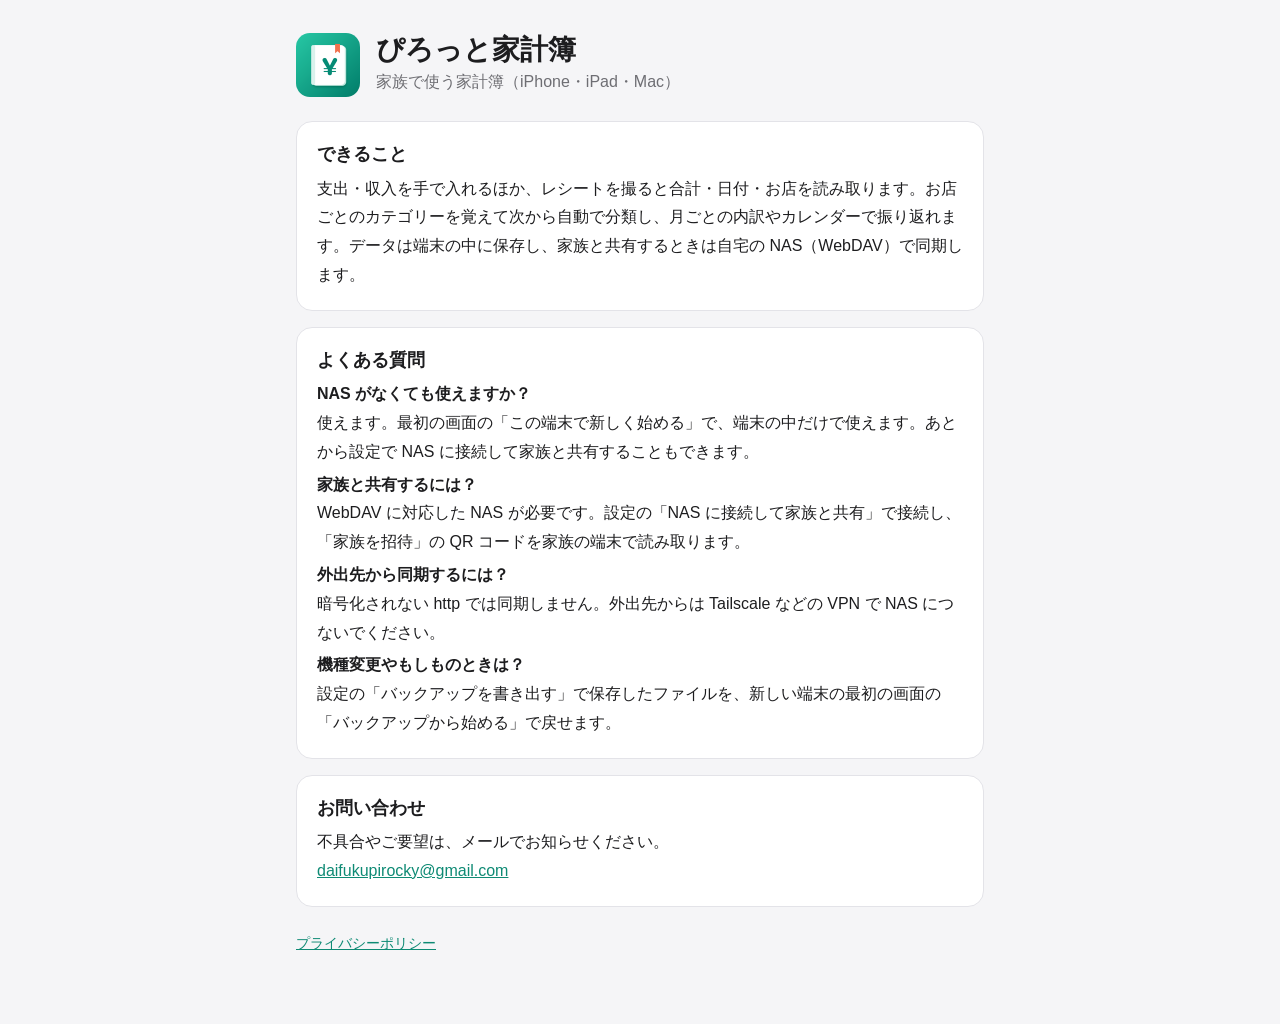
==== index.html @ 50da621c "サポートとプライバシーポリシーのページ Co-Authored-By: Claude Opus 5.5 <noreply@anthropic.com>" ====
<!doctype html>
<html lang="ja">
<head>
<meta charset="utf-8">
<meta name="viewport" content="width=device-width, initial-scale=1">
<title>サポート｜ぴろっと家計簿</title>
<link rel="stylesheet" href="style.css">
</head>
<body>
<main>
  <header>
    <img src="icon.png" alt="">
    <div>
      <h1>ぴろっと家計簿</h1>
      <p>家族で使う家計簿（iPhone・iPad・Mac）</p>
    </div>
  </header>

  <section>
    <h2>できること</h2>
    <p>支出・収入を手で入れるほか、レシートを撮ると合計・日付・お店を読み取ります。お店ごとのカテゴリーを覚えて次から自動で分類し、月ごとの内訳やカレンダーで振り返れます。データは端末の中に保存し、家族と共有するときは自宅の NAS（WebDAV）で同期します。</p>
  </section>

  <section>
    <h2>よくある質問</h2>
    <p><strong>NAS がなくても使えますか？</strong><br>使えます。最初の画面の「この端末で新しく始める」で、端末の中だけで使えます。あとから設定で NAS に接続して家族と共有することもできます。</p>
    <p><strong>家族と共有するには？</strong><br>WebDAV に対応した NAS が必要です。設定の「NAS に接続して家族と共有」で接続し、「家族を招待」の QR コードを家族の端末で読み取ります。</p>
    <p><strong>外出先から同期するには？</strong><br>暗号化されない http では同期しません。外出先からは Tailscale などの VPN で NAS につないでください。</p>
    <p><strong>機種変更やもしものときは？</strong><br>設定の「バックアップを書き出す」で保存したファイルを、新しい端末の最初の画面の「バックアップから始める」で戻せます。</p>
  </section>

  <section>
    <h2>お問い合わせ</h2>
    <p>不具合やご要望は、メールでお知らせください。<br><a href="mailto:daifukupirocky@gmail.com">daifukupirocky@gmail.com</a></p>
  </section>

  <footer>
    <p><a href="privacy.html">プライバシーポリシー</a></p>
  </footer>
</main>
</body>
</html>
---- style.css ----
/* Shared style for the public pages (公開ページの共通の見た目) */
:root { --brand: #0E8A74; --ink: #1d1d1f; --sub: #6e6e73; --bg: #f5f5f7; --card: #fff; --line: #e3e3e8; }
@media (prefers-color-scheme: dark) {
  :root { --brand: #2EC4A5; --ink: #f5f5f7; --sub: #a1a1a6; --bg: #000; --card: #1c1c1e; --line: #38383a; }
}
* { box-sizing: border-box; }
body { margin: 0; background: var(--bg); color: var(--ink);
  font: 16px/1.8 -apple-system, BlinkMacSystemFont, "Hiragino Sans", "Hiragino Kaku Gothic ProN", sans-serif; }
main { max-width: 720px; margin: 0 auto; padding: 32px 16px 64px; }
header { display: flex; align-items: center; gap: 16px; margin-bottom: 24px; }
header img { width: 64px; height: 64px; border-radius: 14px; }
h1 { font-size: 28px; line-height: 1.3; margin: 0; }
header p { margin: 0; color: var(--sub); }
section { background: var(--card); border: 1px solid var(--line); border-radius: 16px; padding: 16px 20px; margin: 16px 0; }
h2 { font-size: 18px; margin: 0 0 4px; }
p { margin: 4px 0; }
a { color: var(--brand); }
footer { color: var(--sub); font-size: 14px; margin-top: 24px; }
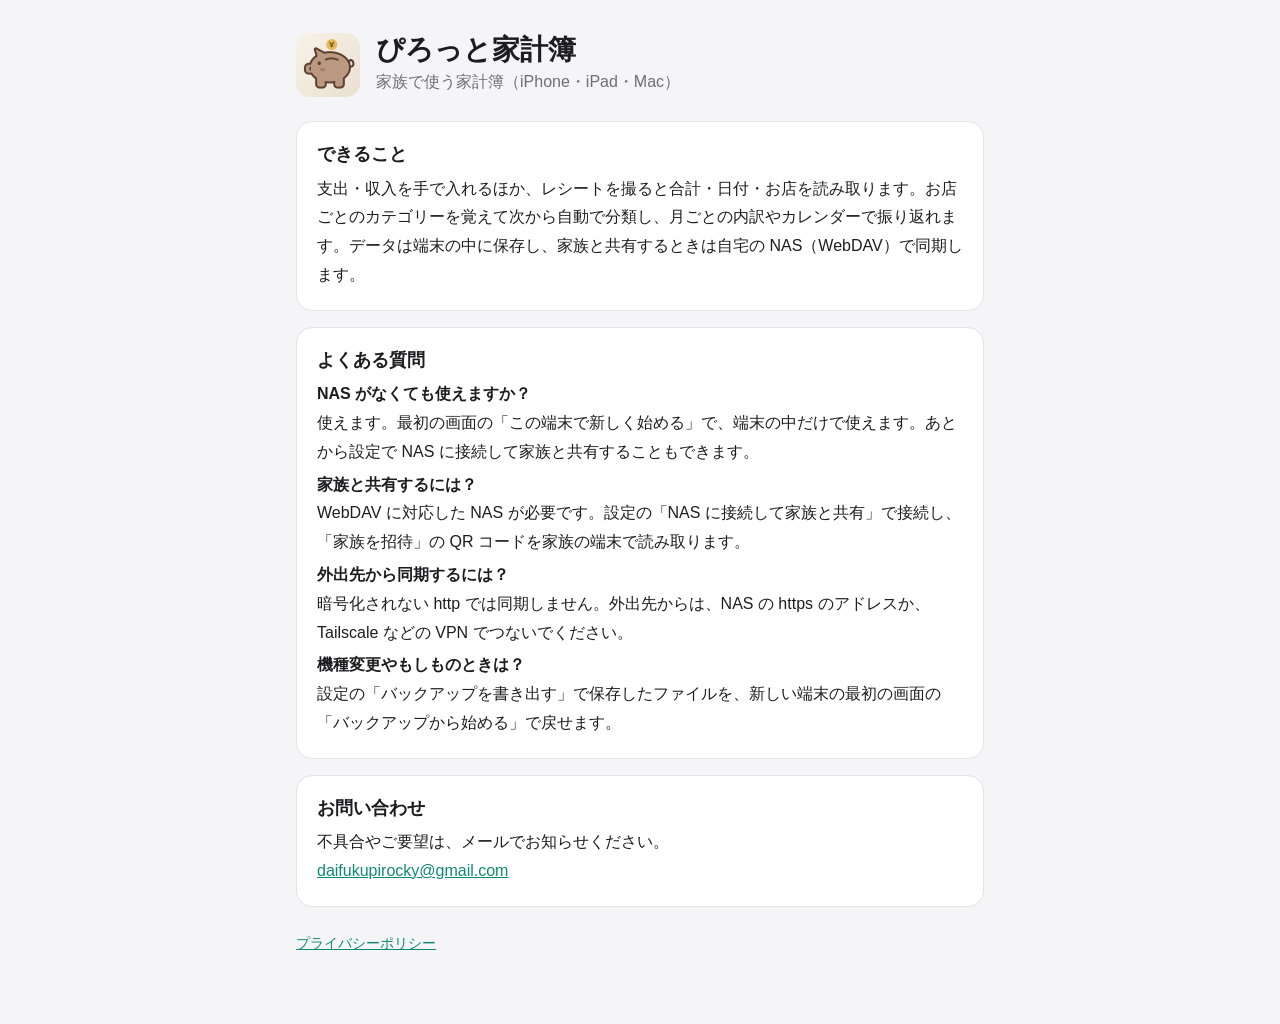
==== commit de5099f1: "外出先からの接続の説明を https に合わせる Co-Authored-By: Claude Opus 5.5 <noreply@anthropic.com>" ====
--- a/index.html
+++ b/index.html
@@ -25,7 +25,7 @@
     <h2>よくある質問</h2>
     <p><strong>NAS がなくても使えますか？</strong><br>使えます。最初の画面の「この端末で新しく始める」で、端末の中だけで使えます。あとから設定で NAS に接続して家族と共有することもできます。</p>
     <p><strong>家族と共有するには？</strong><br>WebDAV に対応した NAS が必要です。設定の「NAS に接続して家族と共有」で接続し、「家族を招待」の QR コードを家族の端末で読み取ります。</p>
-    <p><strong>外出先から同期するには？</strong><br>暗号化されない http では同期しません。外出先からは Tailscale などの VPN で NAS につないでください。</p>
+    <p><strong>外出先から同期するには？</strong><br>暗号化されない http では同期しません。外出先からは、NAS の https のアドレスか、Tailscale などの VPN でつないでください。</p>
     <p><strong>機種変更やもしものときは？</strong><br>設定の「バックアップを書き出す」で保存したファイルを、新しい端末の最初の画面の「バックアップから始める」で戻せます。</p>
   </section>
 
